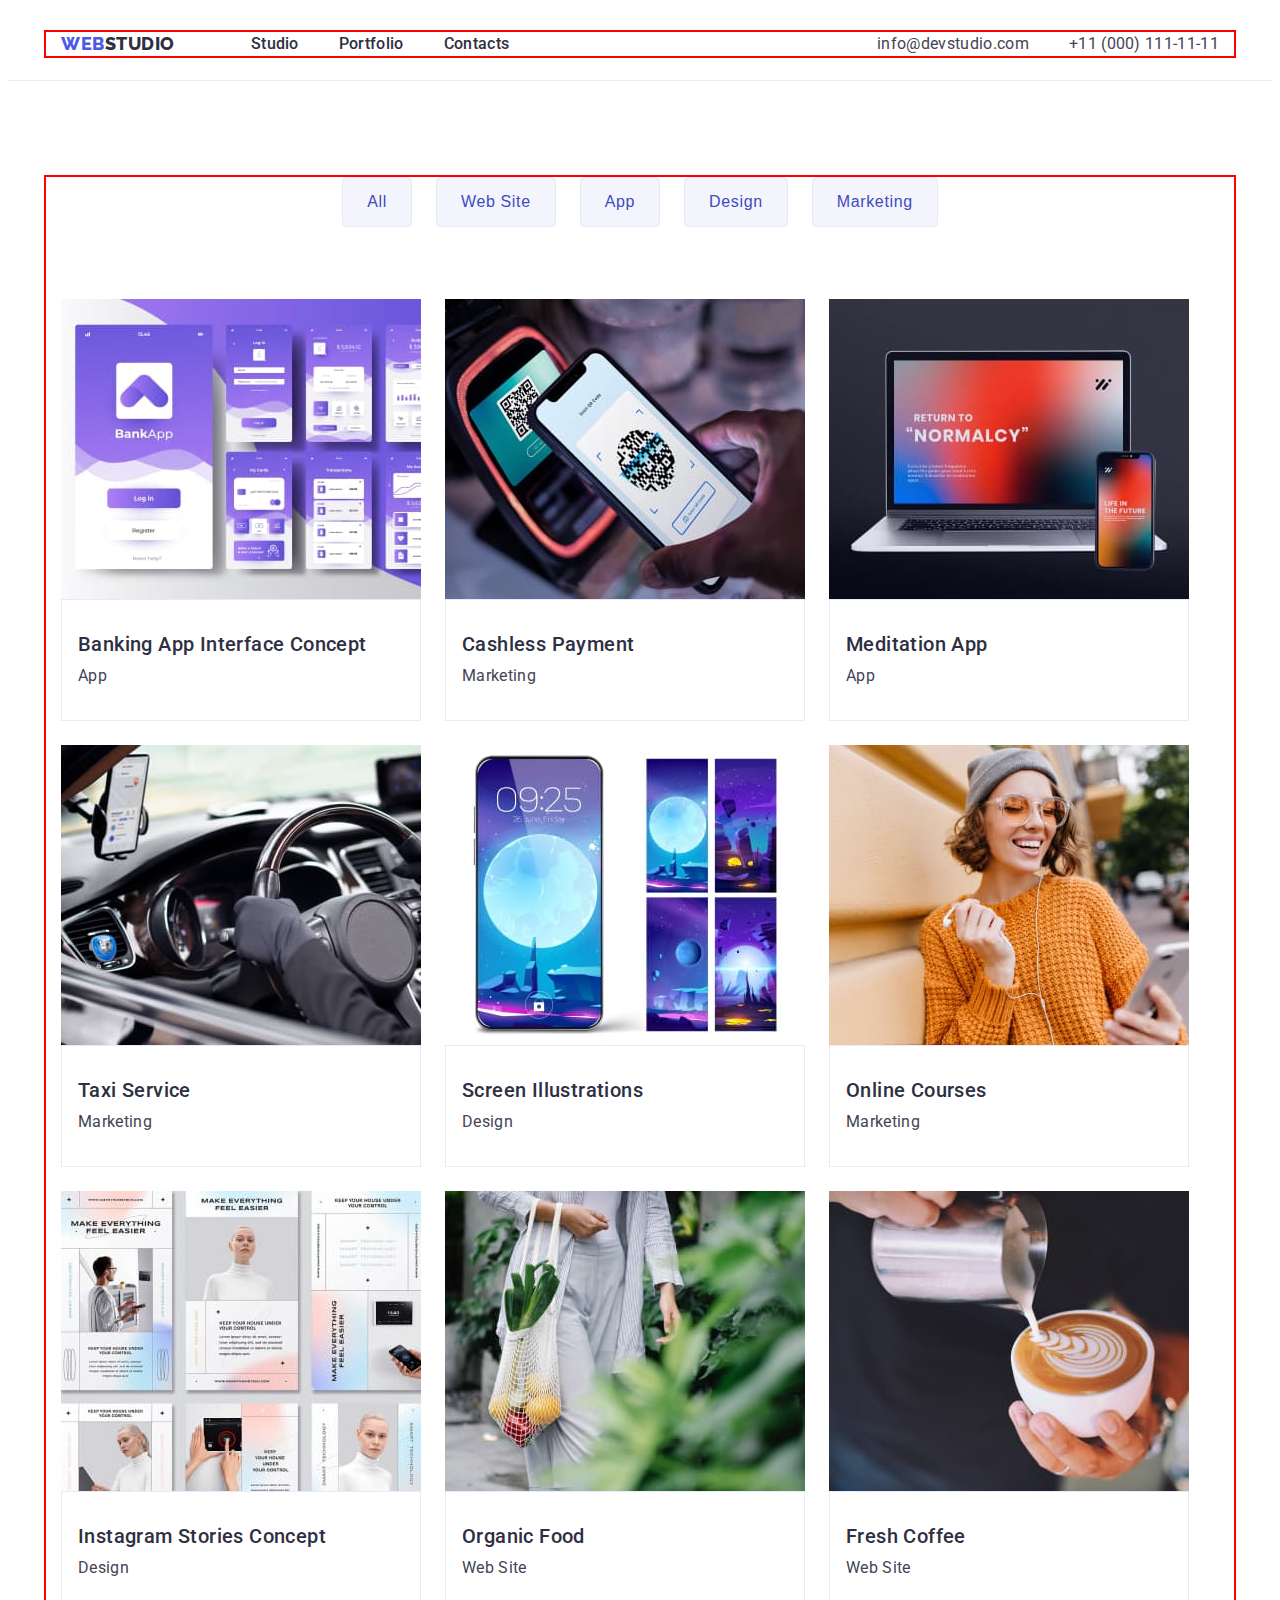
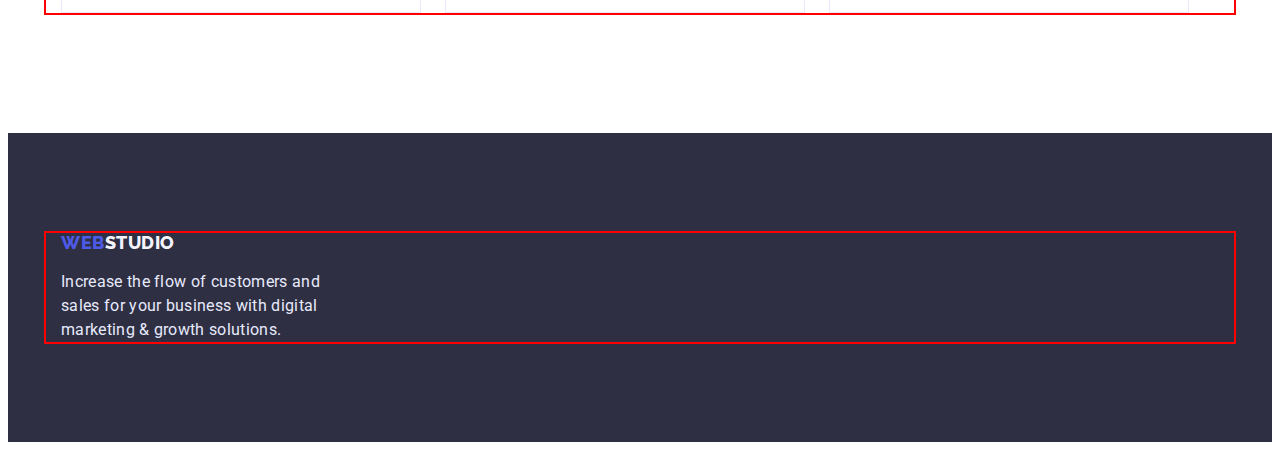
==== portfolio.html @ b6e109b3 "new homework-4" ====
<!DOCTYPE html>
<html lang="en">

<head>
    <meta charset="UTF-8">
    <meta http-equiv="X-UA-Compatible" content="IE=edge">
    <meta name="viewport" content="width=device-width, initial-scale=1.0">
    <title>Portfolio</title>
    <link rel="preconnect" href="https://fonts.googleapis.com">
    <link rel="preconnect" href="https://fonts.gstatic.com" crossorigin>
    <link
        href="https://fonts.googleapis.com/css2?family=Raleway:wght@800&family=Roboto:wght@400;500;700;900&display=swap"
        rel="stylesheet" />
    <link rel="stylesheet" href="https://cdnjs.cloudflare.com/ajax/libs/modern-normalize/1.1.0/modern-normalize.min.css"
            integrity="sha512-wpPYUAdjBVSE4KJnH1VR1HeZfpl1ub8YT/NKx4PuQ5NmX2tKuGu6U/JRp5y+Y8XG2tV+wKQpNHVUX03MfMFn9Q=="
            crossorigin="anonymous" referrerpolicy="no-referrer" />
    
    <link rel="stylesheet" href="./css/styles.css">
</head>

<body>

    <header class="header">
        <div class="container header-container">
            <nav class="header-nav">
                <a class="header-logo link" href="/"><span class="header-logo-web">Web</span>Studio</a>
                <ul class="header-menu list">
                    <li class="header-menu-item">
                        <a class="header-menu-link link" href="#Studio">Studio</a>
                    </li>
                    <li class="header-menu-item">
                        <a class="header-menu-link link" href="./portfolio.html">Portfolio</a>
                    </li>
                    <li class="header-menu-item">
                        <a class="header-menu-link link" href="#Contacts">Contacts</a>
                    </li>
                </ul>
            </nav>
            <address class="address">
                <ul class="address-menu list">
                    <li class="address-item">
                        <a class="mail link" href="mailto:info@devstudio.com">info@devstudio.com</a>
                    </li>
                    <li class="address-item">
                        <a class="phone-number link" href="tel:+11(000)1111111">+11 (000) 111-11-11</a>
                    </li>
                </ul>
            </address>
        </div>
    </header>

    <main>
        <section class="portfolio">
            <div class="container">
            <h1 class="visually-hidden">Portfolio</h1>
            <ul class="filter-menu link">
                <li class="filter-item list">
                    <button class="filter-btn" type="button">All</button>
                </li>
                <li class="filter-item list">
                    <button class="filter-btn" type="button">Web Site</button>
                </li>
                <li class="filter-item list">
                    <button class="filter-btn" type="button">App</button>
                </li>
                <li class="filter-item list">
                    <button class="filter-btn" type="button">Design</button>
                </li>
                <li class="filter-item list">
                    <button class="filter-btn" type="button">Marketing</button>
                </li>
            </ul>
            <h2 class="visually-hidden">Section</h2>
            <ul class="portfolio-menu">
                <li class="portfolio-item list">
                    <a class="portfolio-link" href="">
                        <img class="portfolio-img" src="./images/rov(2)/interface.img.1.jpg" alt="interface" width="360"
                            height="300"></a>
                <div class="portfolio-description">
                    <h3 class="portfolio-title">Banking App Interface Concept</h3>
                    <p class="portfolio-text">App</p>
                </div>
                </li>
                <li class="portfolio-item list">
                    <a class="portfolio-link" href="">
                        <img class="portfolio-img" src="./images/rov(2)/phone.img.2.jpg" alt="phone" width="360"
                            height="300"></a>
                <div class="portfolio-description">
                    <h3 class="portfolio-title">Cashless Payment</h3>
                    <p class="portfolio-text">Marketing</p>
                </div>
                </li>
                <li class="portfolio-item list">
                    <a class="portfolio-link" href="">
                        <img class="portfolio-img" src="./images/rov(2)/nout.img.3.jpg" alt="nout" width="360"
                            height="300"></a>
                            <div class="portfolio-description">
                    <h3 class="portfolio-title">Meditation App</h3>
                    <p class="portfolio-text">App</p>
                </div>
                </li>
                <li class="portfolio-item list">
                    <a class="portfolio-link" href="">
                        <img class="portfolio-img" src="./images/rov(2)/auto.img.4.jpg" alt="auto" width="360"
                            height="300"></a>
                            <div class="portfolio-description">
                    <h3 class="portfolio-title">Taxi Service</h3>
                    <p class="portfolio-text">Marketing</p>
                </div>
                </li>
                <li class="portfolio-item list">
                    <a class="portfolio-link" href="">
                        <img class="portfolio-img" src="./images/rov(2)/illustrations.img.5.jpg" alt="illustrations"
                            width="360" height="300"></a>
                            <div class="portfolio-description">
                    <h3 class="portfolio-title">Screen Illustrations</h3>
                    <p class="portfolio-text">Design</p>
                    </div>
                </li>
                <li class="portfolio-item list">
                    <a class="portfolio-link" href="">
                        <img class="portfolio-img" src="./images/rov(2)/online.img.6.jpg" alt="online" width="360"
                            height="300"></a>
                            <div class="portfolio-description">
                    <h3 class="portfolio-title">Online Courses</h3>
                    <p class="portfolio-text">Marketing</p>
                </div>
                </li>
                <li class="portfolio-item list">
                    <a class="portfolio-link" href="">
                        <img class="portfolio-img" src="./images/rov(2)/instagram.img.7.jpg" alt="instagram" width="360"
                            height="300"></a>
                            <div class="portfolio-description">
                    <h3 class="portfolio-title">Instagram Stories Concept</h3>
                    <p class="portfolio-text">Design</p>
                </div>
                </li>
                <li class="portfolio-item list">
                    <a class="portfolio-link" href="">
                        <img class="portfolio-img" src="./images/rov(2)/organic.img.8.jpg" alt="organic" width="360"
                            height="300"></a>
                            <div class="portfolio-description">
                    <h3 class="portfolio-title">Organic Food</h3>
                    <p class="portfolio-text">Web Site</p>
                </div>
                </li>
                <li class="portfolio-item list">
                    <a class="portfolio-link" href="">
                        <img class="portfolio-img" src="./images/rov(2)/coffee.img.9.jpg" alt="coffee" width="360"
                            height="300"></a>
                            <div class="portfolio-description">
                    <h3 class="portfolio-title">Fresh Coffee</h3>
                    <p class="portfolio-text">Web Site</p>
                </div>
                </li>
            </ul>
        </div>
        </section>
    </main>

    <footer class="footer">
        <div class="container">
            <a class="footer-link link" href="./index.html"><span class="logo-web">Web</span>Studio</a>
            <p class="footer-text">
                Increase the flow of customers and sales for your business with digital
                marketing & growth solutions.
            </p>
        </div>
    </footer>
    </body>


</html>
---- css/styles.css ----
:root {

    --acent-color: #404BBF;
    --primary-acent-color: #E7E9FC;
    --secondary-acent-color: #4D5AE5;
    --tertiary-acent-color: #F4F4FD;
    --primary-font: 'Roboto', sans-serif;
    --secondary-font: 'Raleway', sans-serif;
    --primary-text-color: #2E2F42;
    --secondary-text-color: #434455;
    --tertiary-text-color: #FFFFFF;
}

ul {
    list-style: none;
    padding: 0;
    margin: 0;
}

h1,
h2,
h3,
p {
    margin: 0;
    margin-bottom: 0;
}

a {
    text-decoration: none;
}

img {
    display: block;
    height: auto;
    width: 100%;
}

address {
    font-style: normal;
}

.visually-hidden {
    position: absolute;
    width: 1px;
    height: 1px;
    margin: -1px;
    border: 0;
    padding: 0;

    white-space: nowrap;
    clip-path: inset(100%);
    clip: rect(0 0 0 0);
    overflow: hidden;
}

.list {
    list-style: none;
}

.link {
    text-decoration: none;
}


body {
    font-family: var(--primary-font);
    background-color: var(--tertiary-text-color)
}

.container {
    width: 1158px;
    margin-left: auto;
    margin-right: auto;
    padding-left: 15px;
    padding-right: 15px;
    outline: 2px solid red;
}

.title-two {
    margin-bottom: 72px;
    font-size: 36px;
    line-height: 1.11;
    text-align: center;
    letter-spacing: 0.02em;
    text-transform: capitalize;
    color: var(--primary-text-color);
}

.section {
    padding-top: 120px;
    padding-bottom: 120px;
}

/*============================= HEADER ====================== */

.header {
    padding-top: 24px;
    padding-bottom: 24px;
    border-bottom: 1px solid #E7E9FC;
}

.header-container {
    display: flex;
    align-items: center;
    justify-content: space-between;
}

.header-nav {
    display: flex;
    align-items: center;
}

.header-logo {
    font-family: var(--secondary-font);
    font-weight: 800;
    font-size: 18px;
    line-height: 1.33;
    letter-spacing: 0.03em;
    text-transform: uppercase;
    color: var(--primary-text-color);
    margin-right: 76px;
}

.header-logo-web {
    font-family: var(--secondary-font);
    font-weight: 800;
    font-size: 18px;
    line-height: 1.33;
    letter-spacing: 0.03em;
    text-transform: uppercase;
    color: var(--secondary-acent-color);
}

.header-menu {
    display: flex;
    align-items: center;
}

.header-menu-item:not(:last-child) {
    margin-right: 40px;
}

.header-menu-link {
    font-weight: 500;
    line-height: 1.5;
    letter-spacing: 0.02em;
    color: var(--primary-text-color);
}

.header-menu-link:hover,
.header-menu-link:focus {
    color: var(--acent-color);
}

.address-menu {
    display: flex;
    align-items: center;
}

.mail {
    font-style: normal;
    line-height: 1.5;
    letter-spacing: 0.02em;
    color: var(--secondary-text-color);
    margin-right: 40px;
}

.mail:hover,
.mail:focus {
    color: var(--acent-color);
}

.phone-number {
    font-style: normal;
    font-size: 16px;
    line-height: 1.5;
    letter-spacing: 0.02em;

    color: var(--secondary-text-color);
}

.phone-number:hover,
.phone-number:focus {
    color: var(--acent-color);
}


/*===================== MEIN =====================*/

/*===================== HERO =====================*/

.hero {
    padding-top: 188px;
    padding-bottom: 188px;
    background: var(--primary-text-color)
}

.hero-title {
    font-size: 56px;
    line-height: 1.07;
    letter-spacing: 0.02em;
    margin-bottom: 48px;
    max-width: 496px;
    margin-left: auto;
    margin-right: auto;

    color: var(--tertiary-text-color);
}

.btn {
    font-weight: 500;
    font-size: 16px;
    line-height: 1.5;
    letter-spacing: 0.04em;
    display: block;
    align-items: center;
    margin-left: auto;
    margin-right: auto;
    min-width: 169px;
    padding: 16px 32px;
    color: var(--tertiary-text-color);
    background-color: var(--secondary-acent-color);
    box-shadow: 0px 4px 4px rgba(0, 0, 0, 0.15);
    border-radius: 4px;
    border: none;
    cursor: pointer;

}

.text-btn:hover,
.text-btn:focus {
    background-color: var(--acent-color);
    color: var(--tertiary-text-color);
}

/* ====================== FEATURES ================= */

.features-menu {
    display: flex;
    gap: 24px;
}

.features-item {
    width: 264px;
}

.features-title {
    font-weight: 500;
    font-size: 20px;
    line-height: 1.2;
    letter-spacing: 0.02em;
    margin-bottom: 8px;
    color: var(--primary-text-color);
}

.features-text {
    line-height: 1.5;
    letter-spacing: 0.02em;
    color: var(--secondary-text-color);
}

/* ======================= PRODUCT ================ */
.product {
    padding-bottom: 120px;
}

.product-menu {
    display: flex;
    gap: 24px;
}




/*  SECTION-TEAM   */

.section {
    padding-top: 120px;
    padding-bottom: 120px;
}

.team-section {
    background: var(--tertiary-acent-color)
}

.team-menu {
    display: flex;
    gap: 24px;
}

.team-item {
    background: #FFFFFF;
    box-shadow: 0px 1px 6px rgba(46, 47, 66, 0.08), 0px 1px 1px rgba(46, 47, 66, 0.16), 0px 2px 1px rgba(46, 47, 66, 0.08);
    border-radius: 0px 0px 4px 4px;
}

.team-description {
    padding-top: 32px;
    padding-bottom: 32px;
}

.team-title-foto {
    margin-bottom: 8px;
    font-weight: 500;
    font-size: 20px;
    line-height: 1.2;
    text-align: center;
    letter-spacing: 0.02em;

    color: var(--primary-text-color);
}

.team-text {
    line-height: 1.5;
    text-align: center;
    letter-spacing: 0.02em;
    color: var(--secondary-text-color);
}

/* ========= PORTFOLIO ============ */

.portfolio {
    padding-top: 96px;
    padding-bottom: 120px;
}

.filter-btn {
    margin-bottom: 72px;
    display: block;
    font-weight: 500;
    font-size: 16px;
    line-height: 1.5;
    letter-spacing: 0.04em;
    padding: 12px 24px;
    border: 1px solid #E7E9FC;
    border-radius: 4px;
    color: var(--acent-color);
    background: var(--tertiary-acent-color);
}

.filter-menu {
    justify-content: center;
    display: flex;
    gap: 24px;
}

.filter-btn:hover,
.filter-btn:focus {
    background-color: var(--acent-color);
    color: var(--tertiary-text-color);
}

.portfolio-menu {
    display: flex;
    align-items: center;
    flex-wrap: wrap;
    gap: 24px;

}

.portfolio-item {
    flex-basis: calc((100% - 234) / 9);
}

.portfolio-description {
    
    background: #FFFFFF;
    border: 1px solid #E7E9FC;
    padding-top: 32px;
    padding-bottom: 32px;
    padding-left: 16px;
}

.portfolio-title {
    font-weight: 500;
    font-size: 20px;
    line-height: 1.2;
    letter-spacing: 0.02em;
    margin-bottom: 8px;
    color: var(--primary-text-color);
}

.portfolio-text {
    line-height: 1.5;
    letter-spacing: 0.02em;
    color: var(--secondary-text-color);
}


/*=================== FOOTER ============ */

.footer {
    padding-top: 100px;
    padding-bottom: 100px;
    background: var(--primary-text-color);
}

.footer-link {

    font-family: var(--secondary-font);
    font-weight: 800;
    font-size: 18px;
    line-height: 1.16;
    letter-spacing: 0.03em;
    text-transform: uppercase;

    color: var(--tertiary-acent-color);
}

.logo-web {

    font-family: var(--secondary-font);
    font-weight: 800;
    font-size: 18px;
    line-height: 1.16;
    letter-spacing: 0.03em;
    text-transform: uppercase;
    color: var(--secondary-acent-color)
}

.footer-text {
    margin-top: 16px;
    max-width: 264px;
    line-height: 1.5;
    letter-spacing: 0.02em;
    color: var(--primary-acent-color);
}
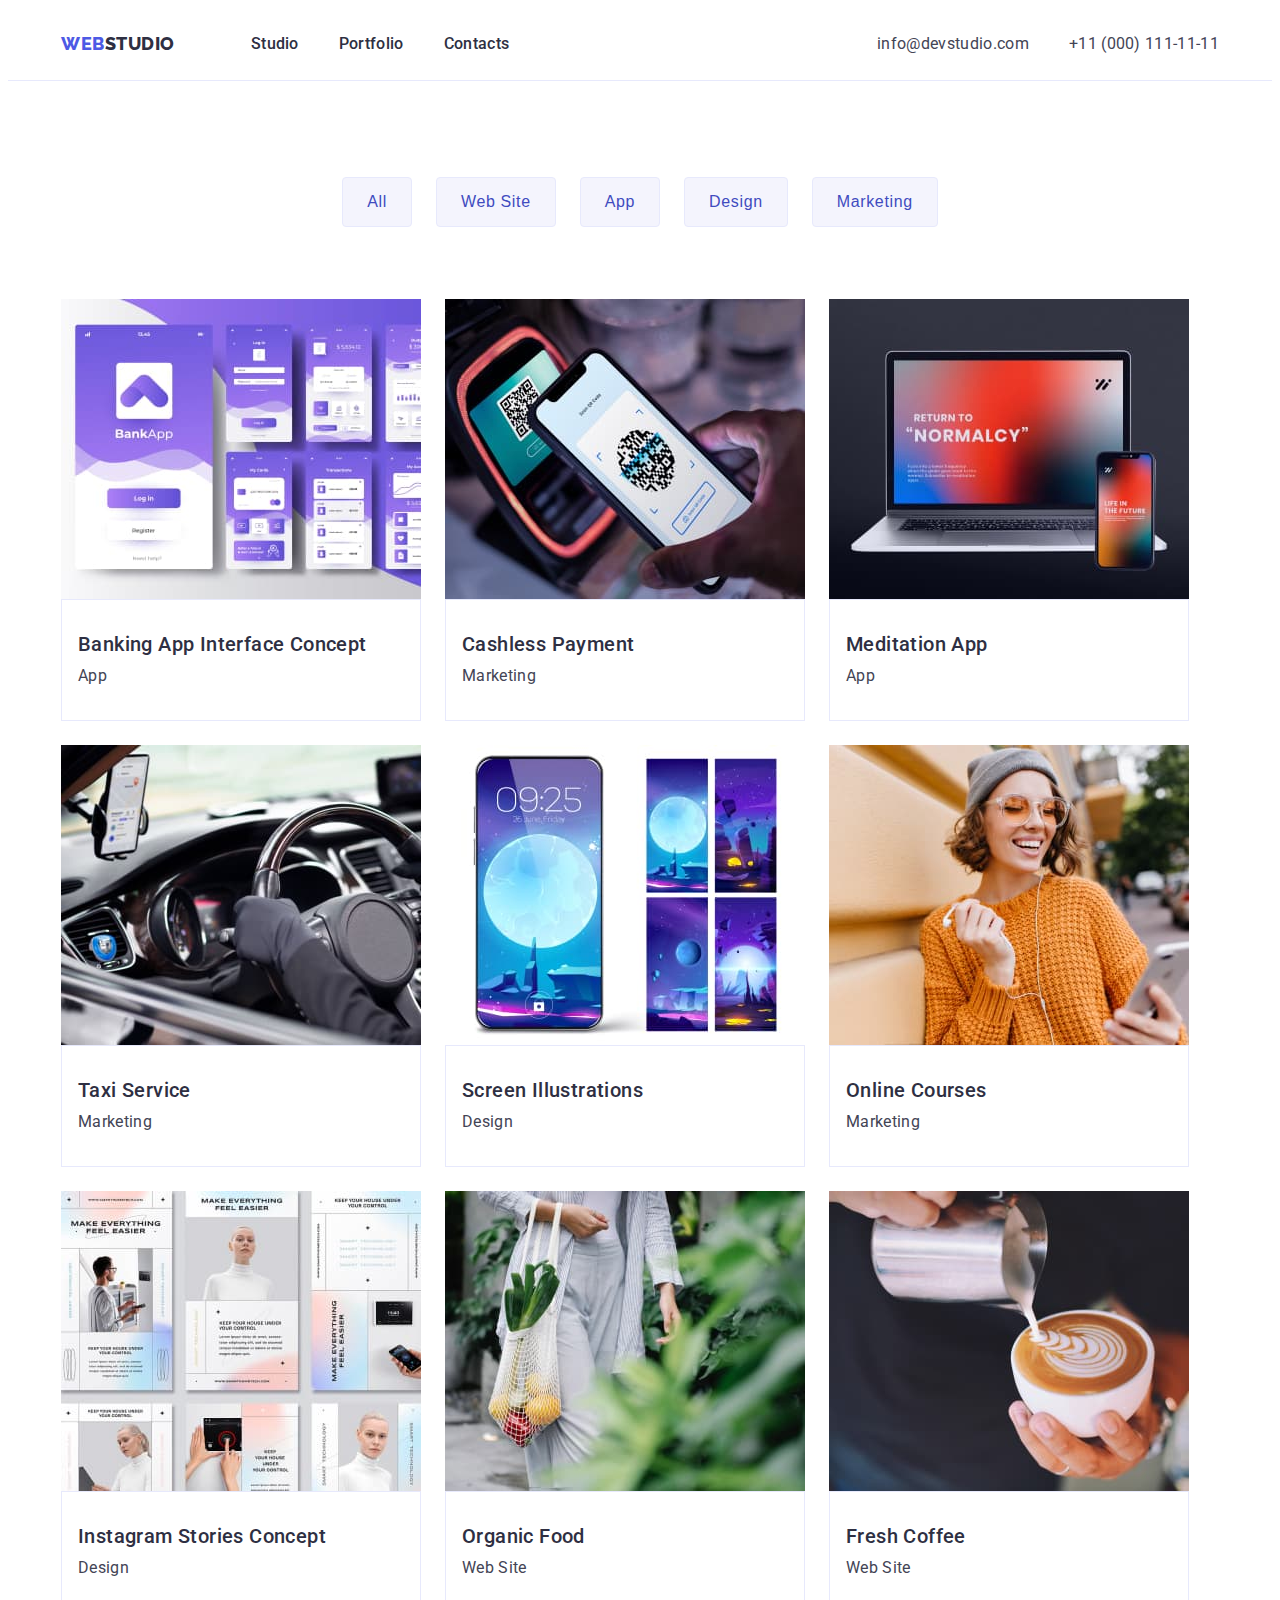
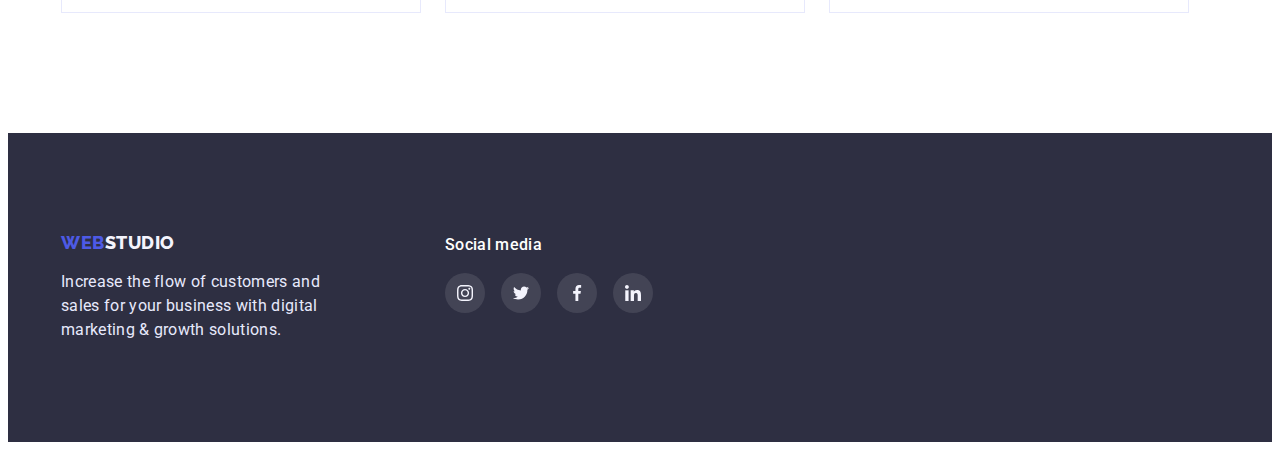
==== commit a2953d46: "finish homework-4" ====
--- a/portfolio.html
+++ b/portfolio.html
@@ -159,12 +159,48 @@
     </main>
 
     <footer class="footer">
-        <div class="container">
-            <a class="footer-link link" href="./index.html"><span class="logo-web">Web</span>Studio</a>
-            <p class="footer-text">
-                Increase the flow of customers and sales for your business with digital
-                marketing & growth solutions.
-            </p>
+    
+        <div class="container futer-container">
+            <div class="container-logo">
+                <a class="footer-link link" href="./index.html"><span class="logo-web">Web</span>Studio</a>
+                <p class="footer-text">
+                    Increase the flow of customers and sales for your business with digital
+                    marketing & growth solutions.
+                </p>
+            </div>
+            <div class="container-text">
+                <p class="footer-text-text">Social media</p>
+                <ul class="footer-list list">
+                    <li class="footer-list-item">
+                        <a href="" class="footer-list-link">
+                            <svg class="footer-list-icon" width="16" height="16">
+                                <use href="./images/sprite.svg.svg#icon-instagram-2"></use>
+                            </svg>
+                        </a>
+                    </li>
+                    <li class="footer-list-item">
+                        <a href="" class="footer-list-link">
+                            <svg class="footer-list-icon" width="16" height="16">
+                                <use href="./images/sprite.svg.svg#icon-twitter-1"></use>
+                            </svg>
+                        </a>
+                    </li>
+                    <li class="footer-list-item">
+                        <a href="" class="footer-list-link">
+                            <svg class="footer-list-icon" width="16" height="16">
+                                <use href="./images/sprite.svg.svg#icon-facebook-1"></use>
+                            </svg>
+                        </a>
+                    </li>
+                    <li class="footer-list-item">
+                        <a href="" class="footer-list-link">
+                            <svg class="footer-list-icon" width="16" height="16">
+                                <use href="./images/sprite.svg.svg#icon-linkedin-1"></use>
+                            </svg>
+                        </a>
+                    </li>
+                </ul>
+            </div>
         </div>
     </footer>
     </body>
--- a/css/styles.css
+++ b/css/styles.css
@@ -9,6 +9,7 @@
     --primary-text-color: #2E2F42;
     --secondary-text-color: #434455;
     --tertiary-text-color: #FFFFFF;
+    --icon-color: #8E8F99;
 }
 
 ul {
@@ -73,10 +74,10 @@
     margin-right: auto;
     padding-left: 15px;
     padding-right: 15px;
-    outline: 2px solid red;
-}
-
-.title-two {
+    /* outline: 2px solid red; */
+}
+
+.title {
     margin-bottom: 72px;
     font-size: 36px;
     line-height: 1.11;
@@ -86,10 +87,7 @@
     color: var(--primary-text-color);
 }
 
-.section {
-    padding-top: 120px;
-    padding-bottom: 120px;
-}
+
 
 /*============================= HEADER ====================== */
 
@@ -192,7 +190,10 @@
 .hero {
     padding-top: 188px;
     padding-bottom: 188px;
-    background: var(--primary-text-color)
+    background: var(--primary-text-color);
+   background-image: linear-gradient(rgba(46, 47, 66, 0.7), rgba(46, 47, 66, 0.7)), url('../images/hero/people-office\ 1.jpg');
+   background-size: cover;
+   
 }
 
 .hero-title {
@@ -235,6 +236,21 @@
 
 /* ====================== FEATURES ================= */
 
+
+.features-social-list-link {
+    margin-bottom: 8px;
+    display: flex;
+    justify-content: center;
+    align-items: center;
+    width: 40px;
+    height: 40px;
+    width: 264px;
+    height: 112px;
+    background: #F4F4FD;
+    border-radius: 4px;
+    gap: 24px;
+}
+
 .features-menu {
     display: flex;
     gap: 24px;
@@ -311,10 +327,33 @@
 }
 
 .team-text {
+    margin-bottom: 8px;
     line-height: 1.5;
     text-align: center;
     letter-spacing: 0.02em;
     color: var(--secondary-text-color);
+}
+
+.social-list {
+    display: flex;
+    justify-content: center;
+    gap: 24px;
+}
+
+.social-list-link {
+    display: flex;
+    justify-content: center;
+    align-items: center;
+    width: 40px;
+    height: 40px;
+    border-radius: 50%;
+    background-color: var(--secondary-acent-color);
+}
+
+.social-list-link:hover,
+.social-list-link:focus {
+    background-color: var(--acent-color);
+
 }
 
 /* ========= PORTFOLIO ============ */
@@ -386,13 +425,63 @@
     color: var(--secondary-text-color);
 }
 
-
+/* ============== customers =========== */
+
+.customers {
+    padding-top: 130px;
+    padding-bottom: 120px;
+}
+
+.customers-title {
+    margin-bottom: 72px;
+    font-size: 36px;
+    line-height: 1.11;
+    text-align: center;
+    letter-spacing: 0.02em;
+    text-transform: capitalize;
+    color: var(--primary-text-color);
+}
+
+.customers-list {
+   display: flex;
+    justify-content: center;
+    gap: 24px;
+}
+
+    .customers-out {
+    display: flex;
+    justify-content: center;
+    align-items: center; 
+    width: 160px;
+    height: 88px;
+    fill:var(--icon-color);
+    border: 1px solid var(--icon-color);
+    border-radius: 4px;
+    
+}
+
+.customers-svg { 
+   width: 104px;
+    height: 56px;    
+}
+
+.customers-out:hover,
+.customers-out:focus {
+    fill: var(--acent-color);
+    border: 1px solid var(--acent-color);
+}
 /*=================== FOOTER ============ */
 
 .footer {
+    
+    display: flex;
     padding-top: 100px;
     padding-bottom: 100px;
     background: var(--primary-text-color);
+}
+
+.futer-container {
+   display: flex;
 }
 
 .footer-link {
@@ -419,9 +508,40 @@
 }
 
 .footer-text {
+   margin-right: 120px;
     margin-top: 16px;
     max-width: 264px;
     line-height: 1.5;
     letter-spacing: 0.02em;
     color: var(--primary-acent-color);
+}
+.footer-text-text {
+    margin-bottom: 16px;
+    font-weight: 500;
+    font-size: 16px;
+    line-height: 1.5;
+    letter-spacing: 0.02em;
+     color: var(--tertiary-text-color);
+}
+
+.footer-list {
+    display: flex;
+    justify-content: center;
+    gap: 16px;
+}
+
+.footer-list-link {
+    
+    display: flex;
+    justify-content: center;
+    align-items: center;
+    width: 40px;
+    height: 40px;
+    border-radius: 50%;
+    background-color: rgba(255, 255, 255, 0.1);
+}
+
+.footer-list-link:hover,
+.footer-list-link:focus {
+    background-color: #31D0AA;
 }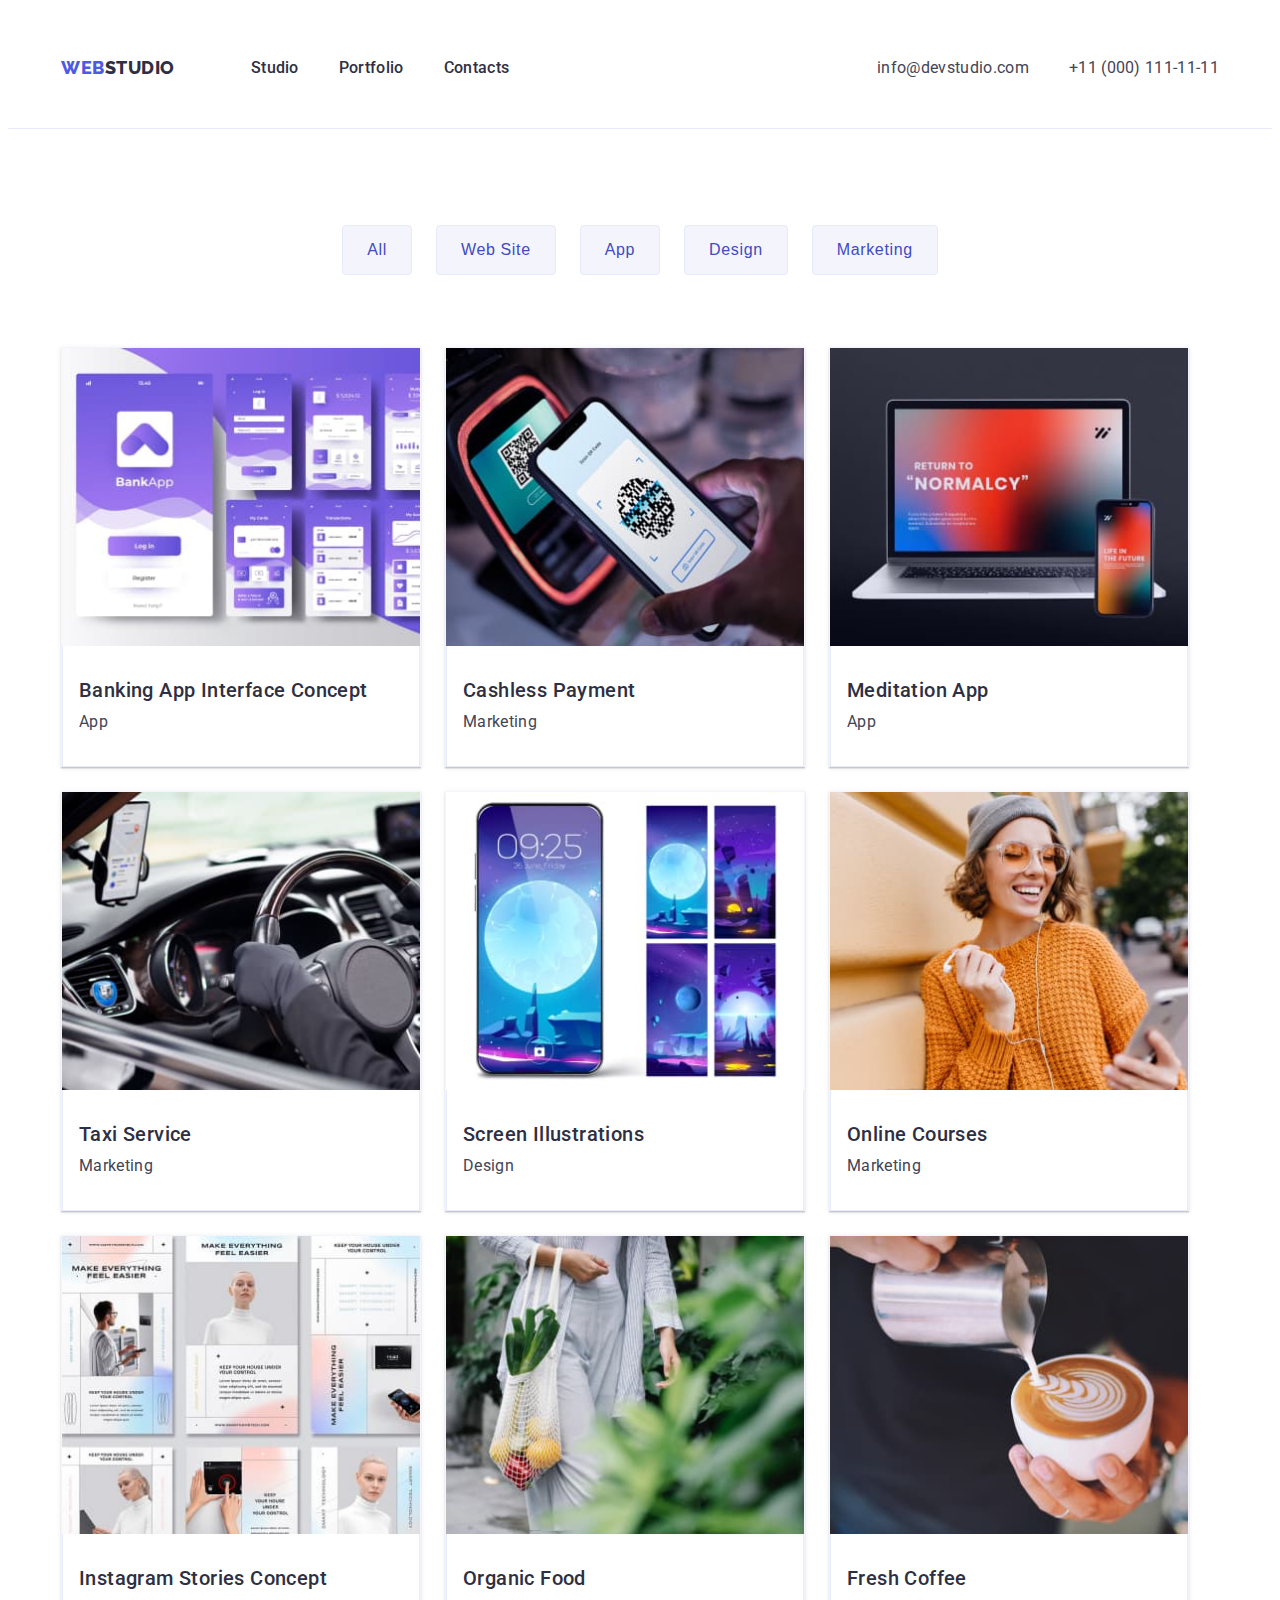
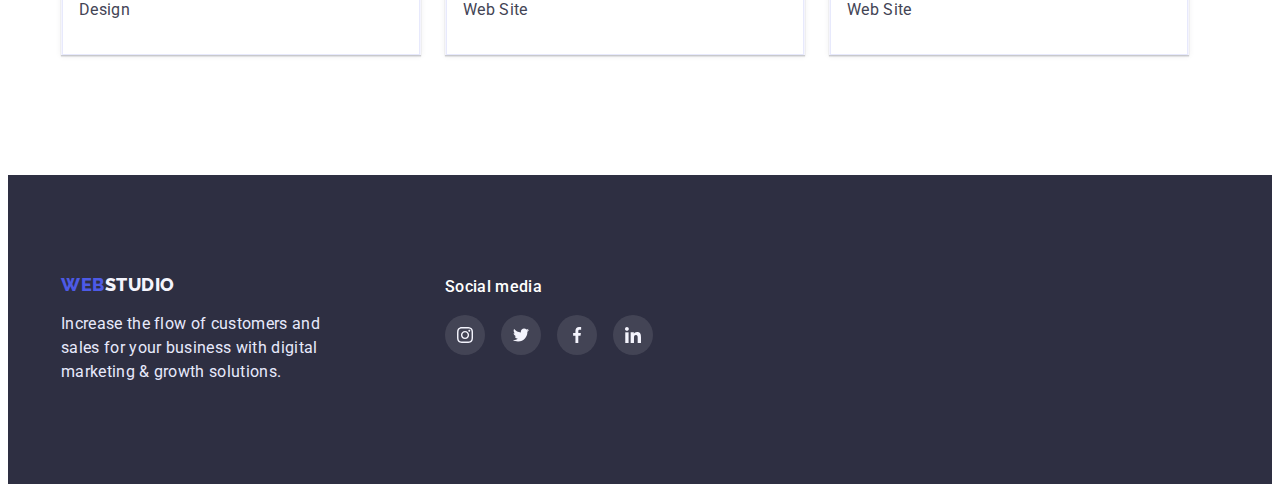
==== commit 6ab078d4: "finish homework-4" ====
--- a/portfolio.html
+++ b/portfolio.html
@@ -26,7 +26,7 @@
                 <a class="header-logo link" href="/"><span class="header-logo-web">Web</span>Studio</a>
                 <ul class="header-menu list">
                     <li class="header-menu-item">
-                        <a class="header-menu-link link" href="#Studio">Studio</a>
+                        <a class="header-menu-link link" href="./index.html">Studio</a>
                     </li>
                     <li class="header-menu-item">
                         <a class="header-menu-link link" href="./portfolio.html">Portfolio</a>
@@ -70,88 +70,115 @@
                     <button class="filter-btn" type="button">Marketing</button>
                 </li>
             </ul>
-            <h2 class="visually-hidden">Section</h2>
+            
             <ul class="portfolio-menu">
                 <li class="portfolio-item list">
                     <a class="portfolio-link" href="">
+                        <div class="portfolio-box">
                         <img class="portfolio-img" src="./images/rov(2)/interface.img.1.jpg" alt="interface" width="360"
-                            height="300"></a>
-                <div class="portfolio-description">
-                    <h3 class="portfolio-title">Banking App Interface Concept</h3>
+                            height="300">
+                    <div class="portfolio-description">
+                    <h2 class="portfolio-title">Banking App Interface Concept</h2>
                     <p class="portfolio-text">App</p>
                 </div>
-                </li>
-                <li class="portfolio-item list">
-                    <a class="portfolio-link" href="">
+            </div>
+        </a>
+                </li>
+                <li class="portfolio-item list">
+                    <a class="portfolio-link" href="">
+                        <div class="portfolio-box">
                         <img class="portfolio-img" src="./images/rov(2)/phone.img.2.jpg" alt="phone" width="360"
-                            height="300"></a>
-                <div class="portfolio-description">
-                    <h3 class="portfolio-title">Cashless Payment</h3>
+                            height="300">
+                    <div class="portfolio-description">
+                    <h2 class="portfolio-title">Cashless Payment</h2>
                     <p class="portfolio-text">Marketing</p>
                 </div>
-                </li>
-                <li class="portfolio-item list">
-                    <a class="portfolio-link" href="">
+            </div>
+        </a>
+                </li>
+                <li class="portfolio-item list">
+                    <a class="portfolio-link" href="">
+                        <div class="portfolio-box">
                         <img class="portfolio-img" src="./images/rov(2)/nout.img.3.jpg" alt="nout" width="360"
-                            height="300"></a>
-                            <div class="portfolio-description">
-                    <h3 class="portfolio-title">Meditation App</h3>
+                            height="300">
+                        <div class="portfolio-description">
+                    <h2 class="portfolio-title">Meditation App</h2>
                     <p class="portfolio-text">App</p>
                 </div>
-                </li>
-                <li class="portfolio-item list">
-                    <a class="portfolio-link" href="">
+            </div>
+        </a>
+                </li>
+                <li class="portfolio-item list">
+                    <a class="portfolio-link" href="">
+                        <div class="portfolio-box">
                         <img class="portfolio-img" src="./images/rov(2)/auto.img.4.jpg" alt="auto" width="360"
-                            height="300"></a>
-                            <div class="portfolio-description">
-                    <h3 class="portfolio-title">Taxi Service</h3>
+                            height="300">
+                        <div class="portfolio-description">
+                    <h2 class="portfolio-title">Taxi Service</h2>
                     <p class="portfolio-text">Marketing</p>
                 </div>
-                </li>
-                <li class="portfolio-item list">
-                    <a class="portfolio-link" href="">
+            </div>
+        </a>
+                </li>
+                <li class="portfolio-item list">
+                    <a class="portfolio-link" href="">
+                        <div class="portfolio-box">
                         <img class="portfolio-img" src="./images/rov(2)/illustrations.img.5.jpg" alt="illustrations"
-                            width="360" height="300"></a>
-                            <div class="portfolio-description">
-                    <h3 class="portfolio-title">Screen Illustrations</h3>
+                            width="360" height="300">
+                        <div class="portfolio-description">
+                    <h2 class="portfolio-title">Screen Illustrations</h2>
                     <p class="portfolio-text">Design</p>
                     </div>
-                </li>
-                <li class="portfolio-item list">
-                    <a class="portfolio-link" href="">
+                </div>
+            </a>
+                </li>
+                <li class="portfolio-item list">
+                    <a class="portfolio-link" href="">
+                        <div class="portfolio-box">
                         <img class="portfolio-img" src="./images/rov(2)/online.img.6.jpg" alt="online" width="360"
-                            height="300"></a>
-                            <div class="portfolio-description">
-                    <h3 class="portfolio-title">Online Courses</h3>
+                            height="300">
+                        <div class="portfolio-description">
+                    <h2 class="portfolio-title">Online Courses</h2>
                     <p class="portfolio-text">Marketing</p>
                 </div>
-                </li>
-                <li class="portfolio-item list">
-                    <a class="portfolio-link" href="">
+            </div>
+        </a>
+                </li>
+                <li class="portfolio-item list">
+                    <a class="portfolio-link" href="">
+                        <div class="portfolio-box">
                         <img class="portfolio-img" src="./images/rov(2)/instagram.img.7.jpg" alt="instagram" width="360"
-                            height="300"></a>
-                            <div class="portfolio-description">
-                    <h3 class="portfolio-title">Instagram Stories Concept</h3>
+                            height="300">
+                        <div class="portfolio-description">
+                    <h2 class="portfolio-title">Instagram Stories Concept</h2>
                     <p class="portfolio-text">Design</p>
                 </div>
-                </li>
-                <li class="portfolio-item list">
-                    <a class="portfolio-link" href="">
+            </div>
+        </a>
+                </li>
+                <li class="portfolio-item list">
+                    <a class="portfolio-link" href="">
+                        <div class="portfolio-box">
                         <img class="portfolio-img" src="./images/rov(2)/organic.img.8.jpg" alt="organic" width="360"
-                            height="300"></a>
-                            <div class="portfolio-description">
-                    <h3 class="portfolio-title">Organic Food</h3>
+                            height="300">
+                        <div class="portfolio-description">
+                    <h2 class="portfolio-title">Organic Food</h2>
                     <p class="portfolio-text">Web Site</p>
                 </div>
-                </li>
-                <li class="portfolio-item list">
-                    <a class="portfolio-link" href="">
+            </div>
+        </a>
+                </li>
+                <li class="portfolio-item list">
+                    <a class="portfolio-link" href="">
+                        <div class="portfolio-box">
                         <img class="portfolio-img" src="./images/rov(2)/coffee.img.9.jpg" alt="coffee" width="360"
-                            height="300"></a>
-                            <div class="portfolio-description">
-                    <h3 class="portfolio-title">Fresh Coffee</h3>
+                            height="300">
+                       <div class="portfolio-description">
+                    <h2 class="portfolio-title">Fresh Coffee</h2>
                     <p class="portfolio-text">Web Site</p>
                 </div>
+            </div>
+        </a>
                 </li>
             </ul>
         </div>
--- a/css/styles.css
+++ b/css/styles.css
@@ -63,6 +63,7 @@
 }
 
 
+
 body {
     font-family: var(--primary-font);
     background-color: var(--tertiary-text-color)
@@ -94,7 +95,7 @@
 .header {
     padding-top: 24px;
     padding-bottom: 24px;
-    border-bottom: 1px solid #E7E9FC;
+    border-bottom: 1px solid var(--primary-acent-color);
 }
 
 .header-container {
@@ -139,6 +140,8 @@
 }
 
 .header-menu-link {
+    display: block;
+    padding: 24px 0;
     font-weight: 500;
     line-height: 1.5;
     letter-spacing: 0.02em;
@@ -228,8 +231,8 @@
 
 }
 
-.text-btn:hover,
-.text-btn:focus {
+.btn:hover,
+.btn:focus {
     background-color: var(--acent-color);
     color: var(--tertiary-text-color);
 }
@@ -246,9 +249,8 @@
     height: 40px;
     width: 264px;
     height: 112px;
-    background: #F4F4FD;
+    background: var(--tertiary-acent-color);
     border-radius: 4px;
-    gap: 24px;
 }
 
 .features-menu {
@@ -305,7 +307,7 @@
 }
 
 .team-item {
-    background: #FFFFFF;
+    background: var(--tertiary-text-color);
     box-shadow: 0px 1px 6px rgba(46, 47, 66, 0.08), 0px 1px 1px rgba(46, 47, 66, 0.16), 0px 2px 1px rgba(46, 47, 66, 0.08);
     border-radius: 0px 0px 4px 4px;
 }
@@ -347,6 +349,7 @@
     width: 40px;
     height: 40px;
     border-radius: 50%;
+    fill: var(--tertiary-acent-color);
     background-color: var(--secondary-acent-color);
 }
 
@@ -364,20 +367,21 @@
 }
 
 .filter-btn {
-    margin-bottom: 72px;
+    
     display: block;
     font-weight: 500;
     font-size: 16px;
     line-height: 1.5;
     letter-spacing: 0.04em;
     padding: 12px 24px;
-    border: 1px solid #E7E9FC;
+    border: 1px solid var(--primary-acent-color);
     border-radius: 4px;
     color: var(--acent-color);
     background: var(--tertiary-acent-color);
 }
 
 .filter-menu {
+    margin-bottom: 72px;
     justify-content: center;
     display: flex;
     gap: 24px;
@@ -394,20 +398,25 @@
     align-items: center;
     flex-wrap: wrap;
     gap: 24px;
-
-}
-
-.portfolio-item {
-    flex-basis: calc((100% - 234) / 9);
-}
-
+}
+
+.portfolio-box {
+    box-sizing: border-box;
+    width: 360px;
+    height: 420px;
+    left: 540px;
+    top: 288px;
+    background: var(--tertiary-text-color);
+    border: 1px solid var(--tertiary-acent-color);
+    box-shadow: 0px 1px 6px rgba(46, 47, 66, 0.08), 0px 1px 1px rgba(46, 47, 66, 0.16), 0px 2px 1px rgba(46, 47, 66, 0.08);
+}
 .portfolio-description {
-    
-    background: #FFFFFF;
-    border: 1px solid #E7E9FC;
+    background:var(--tertiary-text-color);
+    border: 1px solid var(--primary-acent-color);
     padding-top: 32px;
     padding-bottom: 32px;
     padding-left: 16px;
+    border-top: none;
 }
 
 .portfolio-title {
@@ -448,7 +457,7 @@
     gap: 24px;
 }
 
-    .customers-out {
+.customers-link {
     display: flex;
     justify-content: center;
     align-items: center; 
@@ -465,16 +474,14 @@
     height: 56px;    
 }
 
-.customers-out:hover,
-.customers-out:focus {
+.customers-link:hover,
+.customers-link:focus {
     fill: var(--acent-color);
     border: 1px solid var(--acent-color);
 }
 /*=================== FOOTER ============ */
 
 .footer {
-    
-    display: flex;
     padding-top: 100px;
     padding-bottom: 100px;
     background: var(--primary-text-color);
@@ -507,10 +514,12 @@
     color: var(--secondary-acent-color)
 }
 
+
+
 .footer-text {
    margin-right: 120px;
     margin-top: 16px;
-    max-width: 264px;
+    width: 264px;
     line-height: 1.5;
     letter-spacing: 0.02em;
     color: var(--primary-acent-color);
@@ -538,10 +547,11 @@
     width: 40px;
     height: 40px;
     border-radius: 50%;
+    fill: var(--tertiary-acent-color);
     background-color: rgba(255, 255, 255, 0.1);
 }
 
 .footer-list-link:hover,
 .footer-list-link:focus {
     background-color: #31D0AA;
-}+    b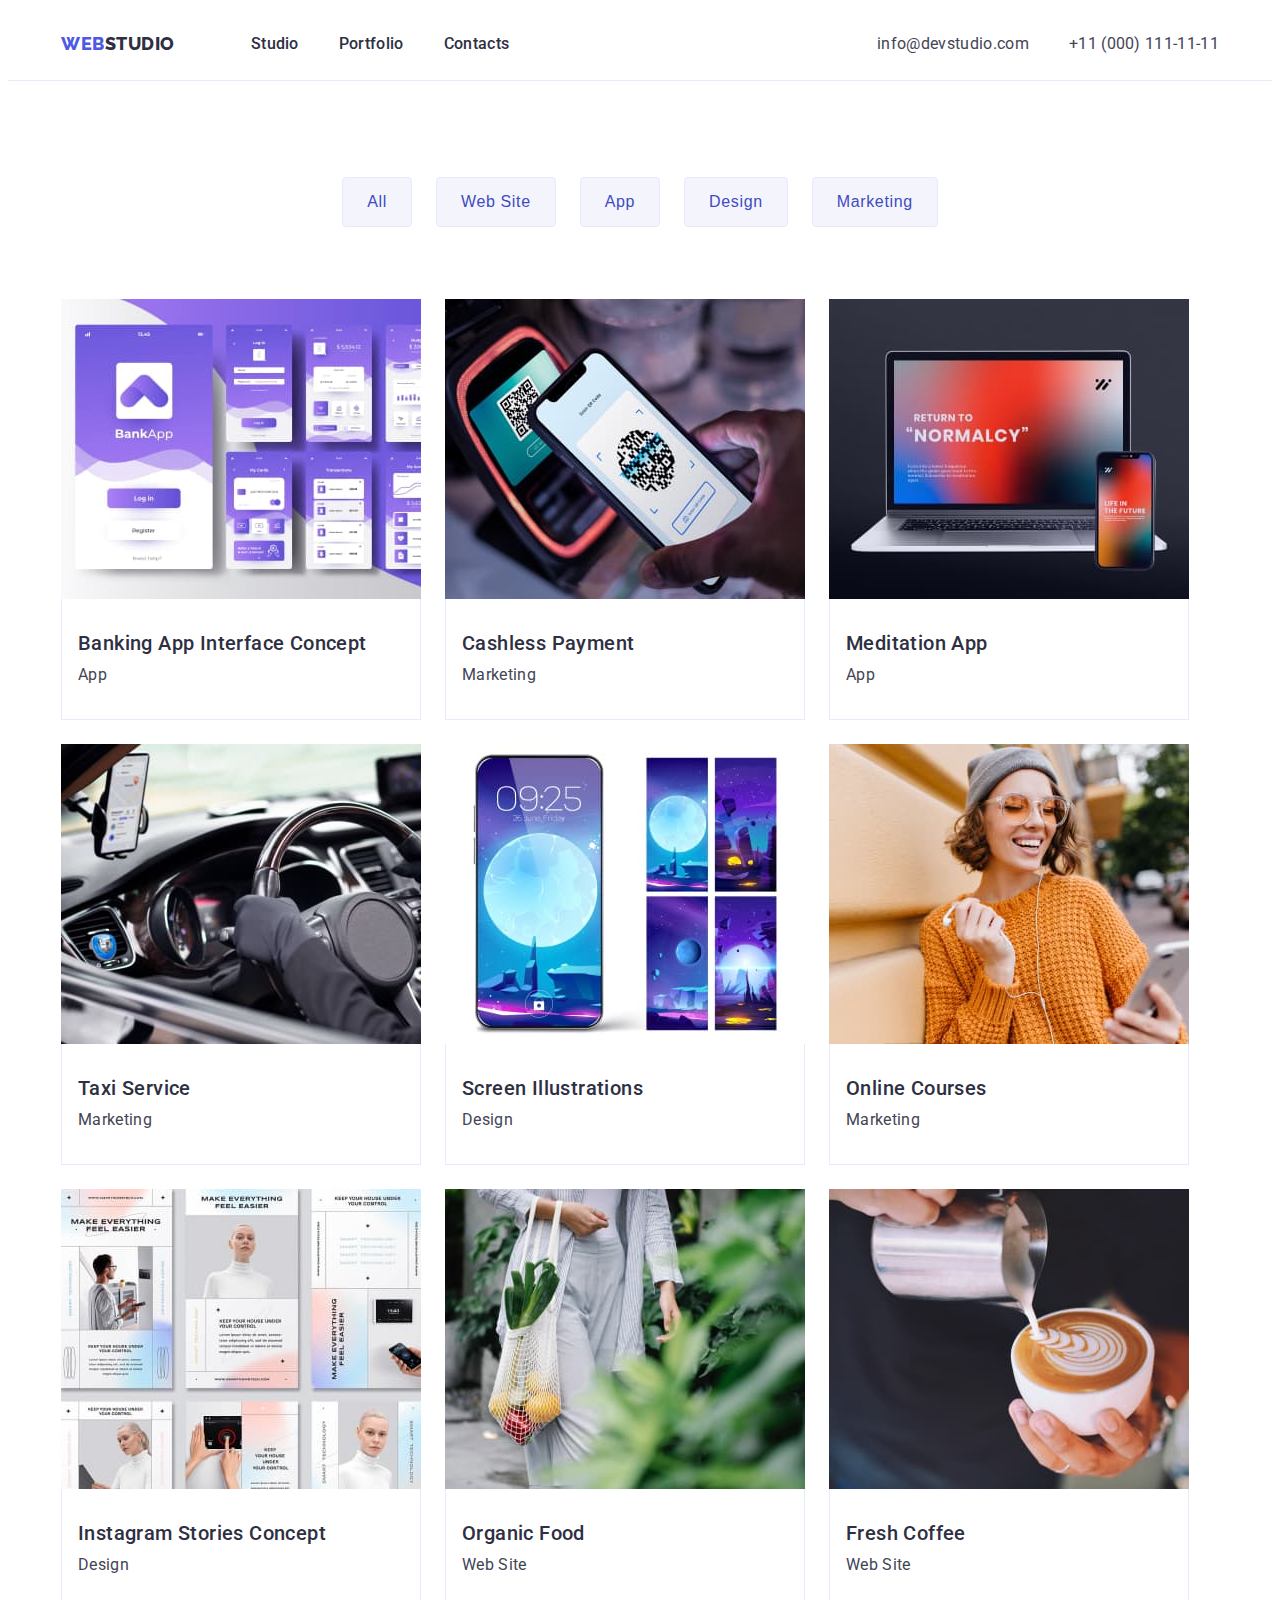
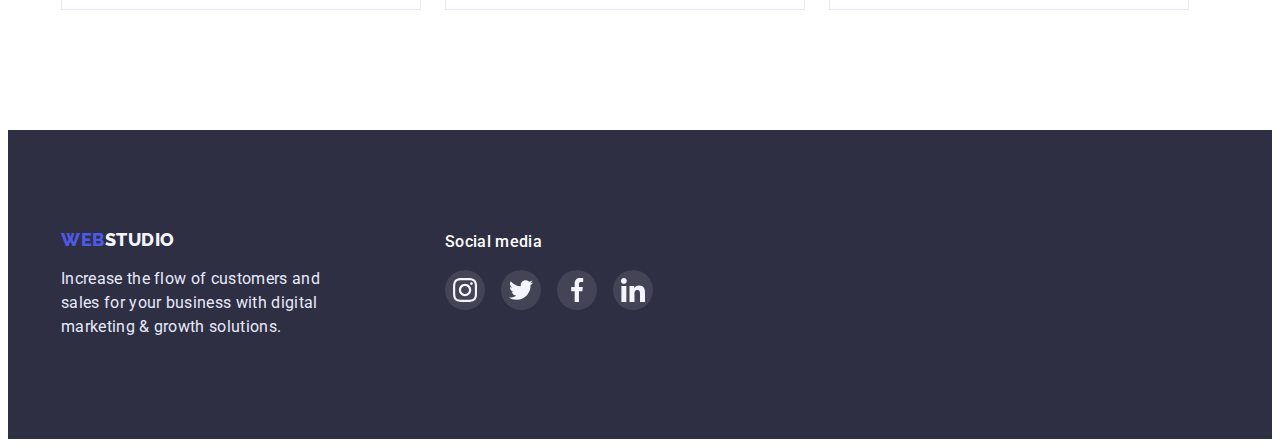
==== commit be36bedd: "update" ====
--- a/portfolio.html
+++ b/portfolio.html
@@ -74,111 +74,93 @@
             <ul class="portfolio-menu">
                 <li class="portfolio-item list">
                     <a class="portfolio-link" href="">
-                        <div class="portfolio-box">
                         <img class="portfolio-img" src="./images/rov(2)/interface.img.1.jpg" alt="interface" width="360"
                             height="300">
                     <div class="portfolio-description">
                     <h2 class="portfolio-title">Banking App Interface Concept</h2>
                     <p class="portfolio-text">App</p>
                 </div>
-            </div>
-        </a>
-                </li>
-                <li class="portfolio-item list">
-                    <a class="portfolio-link" href="">
-                        <div class="portfolio-box">
+            </a>
+                </li>
+                <li class="portfolio-item list">
+                    <a class="portfolio-link" href="">
                         <img class="portfolio-img" src="./images/rov(2)/phone.img.2.jpg" alt="phone" width="360"
                             height="300">
                     <div class="portfolio-description">
                     <h2 class="portfolio-title">Cashless Payment</h2>
                     <p class="portfolio-text">Marketing</p>
                 </div>
-            </div>
-        </a>
-                </li>
-                <li class="portfolio-item list">
-                    <a class="portfolio-link" href="">
-                        <div class="portfolio-box">
+            </a>
+                </li>
+                <li class="portfolio-item list">
+                    <a class="portfolio-link" href="">
                         <img class="portfolio-img" src="./images/rov(2)/nout.img.3.jpg" alt="nout" width="360"
                             height="300">
                         <div class="portfolio-description">
                     <h2 class="portfolio-title">Meditation App</h2>
                     <p class="portfolio-text">App</p>
                 </div>
-            </div>
-        </a>
-                </li>
-                <li class="portfolio-item list">
-                    <a class="portfolio-link" href="">
-                        <div class="portfolio-box">
+            </a>
+                </li>
+                <li class="portfolio-item list">
+                    <a class="portfolio-link" href="">
                         <img class="portfolio-img" src="./images/rov(2)/auto.img.4.jpg" alt="auto" width="360"
                             height="300">
                         <div class="portfolio-description">
                     <h2 class="portfolio-title">Taxi Service</h2>
                     <p class="portfolio-text">Marketing</p>
                 </div>
-            </div>
-        </a>
-                </li>
-                <li class="portfolio-item list">
-                    <a class="portfolio-link" href="">
-                        <div class="portfolio-box">
+            </a>
+                </li>
+                <li class="portfolio-item list">
+                    <a class="portfolio-link" href="">
                         <img class="portfolio-img" src="./images/rov(2)/illustrations.img.5.jpg" alt="illustrations"
                             width="360" height="300">
                         <div class="portfolio-description">
                     <h2 class="portfolio-title">Screen Illustrations</h2>
                     <p class="portfolio-text">Design</p>
                     </div>
-                </div>
-            </a>
-                </li>
-                <li class="portfolio-item list">
-                    <a class="portfolio-link" href="">
-                        <div class="portfolio-box">
+                </a>
+                </li>
+                <li class="portfolio-item list">
+                    <a class="portfolio-link" href="">
                         <img class="portfolio-img" src="./images/rov(2)/online.img.6.jpg" alt="online" width="360"
                             height="300">
                         <div class="portfolio-description">
                     <h2 class="portfolio-title">Online Courses</h2>
                     <p class="portfolio-text">Marketing</p>
                 </div>
-            </div>
-        </a>
-                </li>
-                <li class="portfolio-item list">
-                    <a class="portfolio-link" href="">
-                        <div class="portfolio-box">
+           </a>
+                </li>
+                <li class="portfolio-item list">
+                    <a class="portfolio-link" href="">
                         <img class="portfolio-img" src="./images/rov(2)/instagram.img.7.jpg" alt="instagram" width="360"
                             height="300">
                         <div class="portfolio-description">
                     <h2 class="portfolio-title">Instagram Stories Concept</h2>
                     <p class="portfolio-text">Design</p>
                 </div>
-            </div>
-        </a>
-                </li>
-                <li class="portfolio-item list">
-                    <a class="portfolio-link" href="">
-                        <div class="portfolio-box">
+            </a>
+                </li>
+                <li class="portfolio-item list">
+                    <a class="portfolio-link" href="">
                         <img class="portfolio-img" src="./images/rov(2)/organic.img.8.jpg" alt="organic" width="360"
                             height="300">
                         <div class="portfolio-description">
                     <h2 class="portfolio-title">Organic Food</h2>
                     <p class="portfolio-text">Web Site</p>
                 </div>
-            </div>
-        </a>
-                </li>
-                <li class="portfolio-item list">
-                    <a class="portfolio-link" href="">
-                        <div class="portfolio-box">
+            </a>
+                </li>
+                <li class="portfolio-item list">
+                    <a class="portfolio-link" href="">
                         <img class="portfolio-img" src="./images/rov(2)/coffee.img.9.jpg" alt="coffee" width="360"
                             height="300">
                        <div class="portfolio-description">
                     <h2 class="portfolio-title">Fresh Coffee</h2>
                     <p class="portfolio-text">Web Site</p>
                 </div>
-            </div>
-        </a>
+           </a>
                 </li>
             </ul>
         </div>
@@ -196,33 +178,33 @@
                 </p>
             </div>
             <div class="container-text">
-                <p class="footer-text-text">Social media</p>
+                <p class="footer-title">Social media</p>
                 <ul class="footer-list list">
                     <li class="footer-list-item">
                         <a href="" class="footer-list-link">
-                            <svg class="footer-list-icon" width="16" height="16">
-                                <use href="./images/sprite.svg.svg#icon-instagram-2"></use>
-                            </svg>
-                        </a>
-                    </li>
-                    <li class="footer-list-item">
-                        <a href="" class="footer-list-link">
-                            <svg class="footer-list-icon" width="16" height="16">
-                                <use href="./images/sprite.svg.svg#icon-twitter-1"></use>
-                            </svg>
-                        </a>
-                    </li>
-                    <li class="footer-list-item">
-                        <a href="" class="footer-list-link">
-                            <svg class="footer-list-icon" width="16" height="16">
-                                <use href="./images/sprite.svg.svg#icon-facebook-1"></use>
-                            </svg>
-                        </a>
-                    </li>
-                    <li class="footer-list-item">
-                        <a href="" class="footer-list-link">
-                            <svg class="footer-list-icon" width="16" height="16">
-                                <use href="./images/sprite.svg.svg#icon-linkedin-1"></use>
+                            <svg class="footer-list-icon" width="24" height="24">
+                                <use href="./images/sprite.svg2.svg#icon-instagram-2"></use>
+                            </svg>
+                        </a>
+                    </li>
+                    <li class="footer-list-item">
+                        <a href="" class="footer-list-link">
+                            <svg class="footer-list-icon" width="24" height=24">
+                                <use href="./images/sprite.svg2.svg#icon-twitter-1"></use>
+                            </svg>
+                        </a>
+                    </li>
+                    <li class="footer-list-item">
+                        <a href="" class="footer-list-link">
+                            <svg class="footer-list-icon" width="24" height="24">
+                                <use href="./images/sprite.svg2.svg#icon-facebook-1"></use>
+                            </svg>
+                        </a>
+                    </li>
+                    <li class="footer-list-item">
+                        <a href="" class="footer-list-link">
+                            <svg class="footer-list-icon" width="24" height="24">
+                                <use href="./images/sprite.svg2.svg#icon-linkedin-1"></use>
                             </svg>
                         </a>
                     </li>
--- a/css/styles.css
+++ b/css/styles.css
@@ -93,8 +93,7 @@
 /*============================= HEADER ====================== */
 
 .header {
-    padding-top: 24px;
-    padding-bottom: 24px;
+   
     border-bottom: 1px solid var(--primary-acent-color);
 }
 
@@ -191,6 +190,8 @@
 /*===================== HERO =====================*/
 
 .hero {
+    max-width: 1440px;
+    margin: 0 auto;
     padding-top: 188px;
     padding-bottom: 188px;
     background: var(--primary-text-color);
@@ -217,7 +218,6 @@
     line-height: 1.5;
     letter-spacing: 0.04em;
     display: block;
-    align-items: center;
     margin-left: auto;
     margin-right: auto;
     min-width: 169px;
@@ -378,6 +378,7 @@
     border-radius: 4px;
     color: var(--acent-color);
     background: var(--tertiary-acent-color);
+    cursor: pointer;
 }
 
 .filter-menu {
@@ -400,16 +401,10 @@
     gap: 24px;
 }
 
-.portfolio-box {
-    box-sizing: border-box;
-    width: 360px;
-    height: 420px;
-    left: 540px;
-    top: 288px;
-    background: var(--tertiary-text-color);
-    border: 1px solid var(--tertiary-acent-color);
+.portfolio-item:hover {
     box-shadow: 0px 1px 6px rgba(46, 47, 66, 0.08), 0px 1px 1px rgba(46, 47, 66, 0.16), 0px 2px 1px rgba(46, 47, 66, 0.08);
 }
+
 .portfolio-description {
     background:var(--tertiary-text-color);
     border: 1px solid var(--primary-acent-color);
@@ -453,7 +448,6 @@
 
 .customers-list {
    display: flex;
-    justify-content: center;
     gap: 24px;
 }
 
@@ -461,7 +455,7 @@
     display: flex;
     justify-content: center;
     align-items: center; 
-    width: 160px;
+    width: 168px;
     height: 88px;
     fill:var(--icon-color);
     border: 1px solid var(--icon-color);
@@ -517,17 +511,20 @@
 
 
 .footer-text {
-   margin-right: 120px;
-    margin-top: 16px;
+   margin-top: 16px;
     width: 264px;
     line-height: 1.5;
     letter-spacing: 0.02em;
     color: var(--primary-acent-color);
 }
-.footer-text-text {
+
+.container-logo {
+    margin-right: 120px;
+}
+
+.footer-title {
     margin-bottom: 16px;
     font-weight: 500;
-    font-size: 16px;
     line-height: 1.5;
     letter-spacing: 0.02em;
      color: var(--tertiary-text-color);
@@ -554,4 +551,4 @@
 .footer-list-link:hover,
 .footer-list-link:focus {
     background-color: #31D0AA;
-    b+}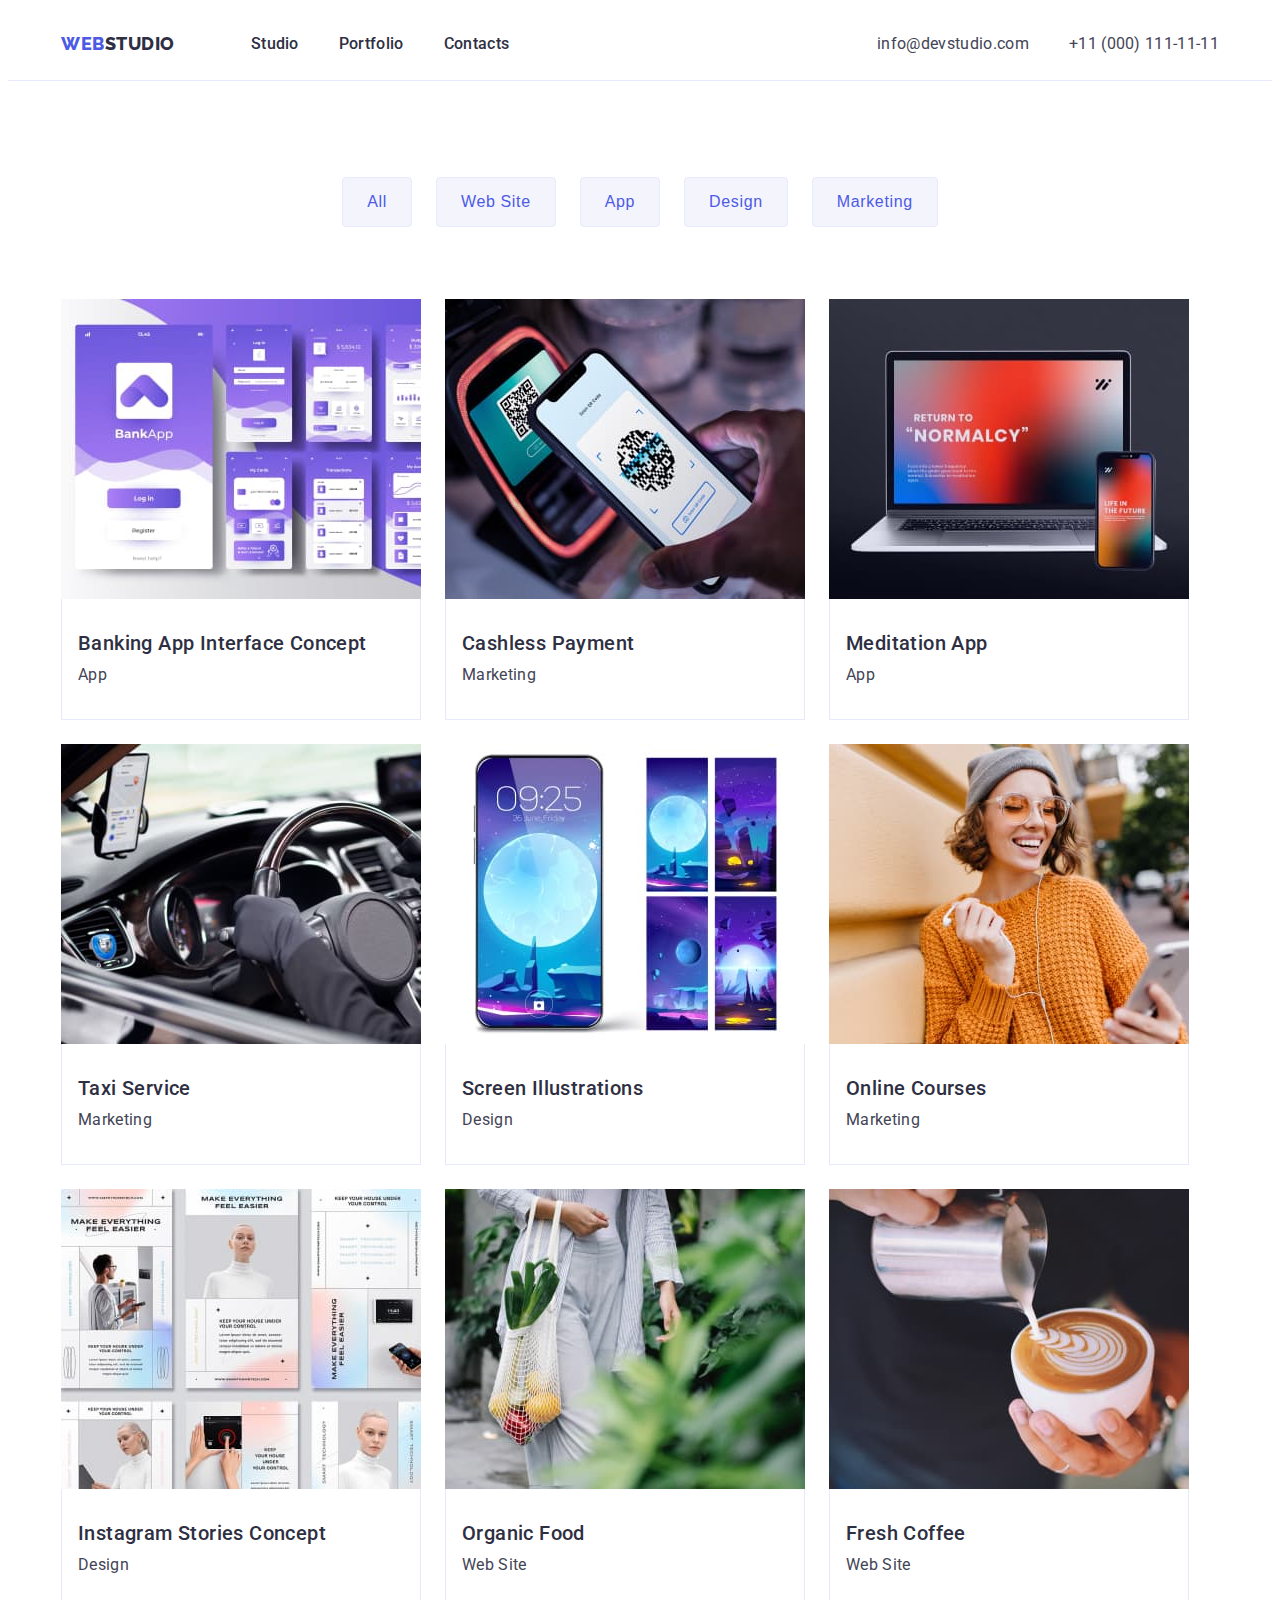
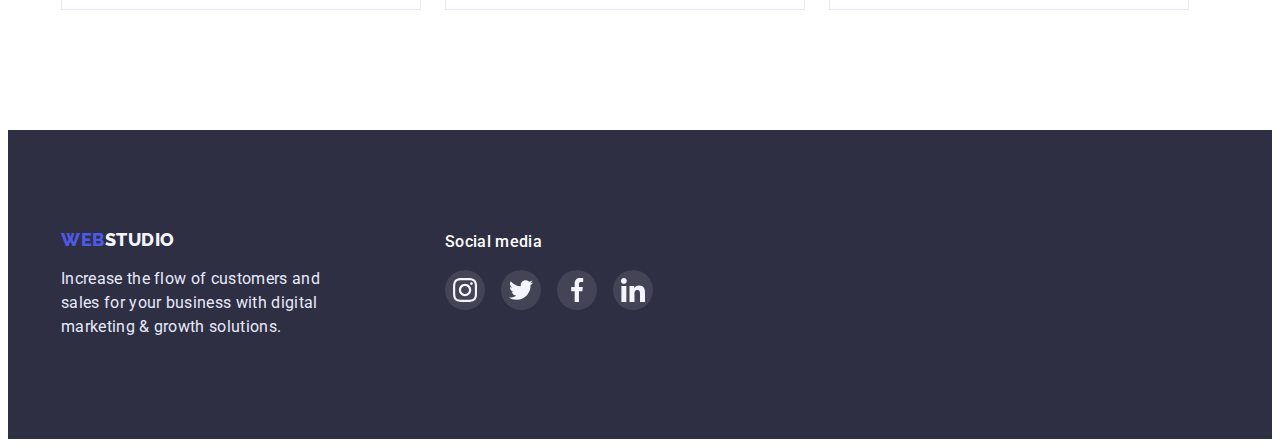
==== commit f5cd4500: "update" ====
--- a/portfolio.html
+++ b/portfolio.html
@@ -189,7 +189,7 @@
                     </li>
                     <li class="footer-list-item">
                         <a href="" class="footer-list-link">
-                            <svg class="footer-list-icon" width="24" height=24">
+                            <svg class="footer-list-icon" width="24" height="24">
                                 <use href="./images/sprite.svg2.svg#icon-twitter-1"></use>
                             </svg>
                         </a>
--- a/css/styles.css
+++ b/css/styles.css
@@ -376,7 +376,7 @@
     padding: 12px 24px;
     border: 1px solid var(--primary-acent-color);
     border-radius: 4px;
-    color: var(--acent-color);
+    color: var(--secondary-acent-color);
     background: var(--tertiary-acent-color);
     cursor: pointer;
 }
